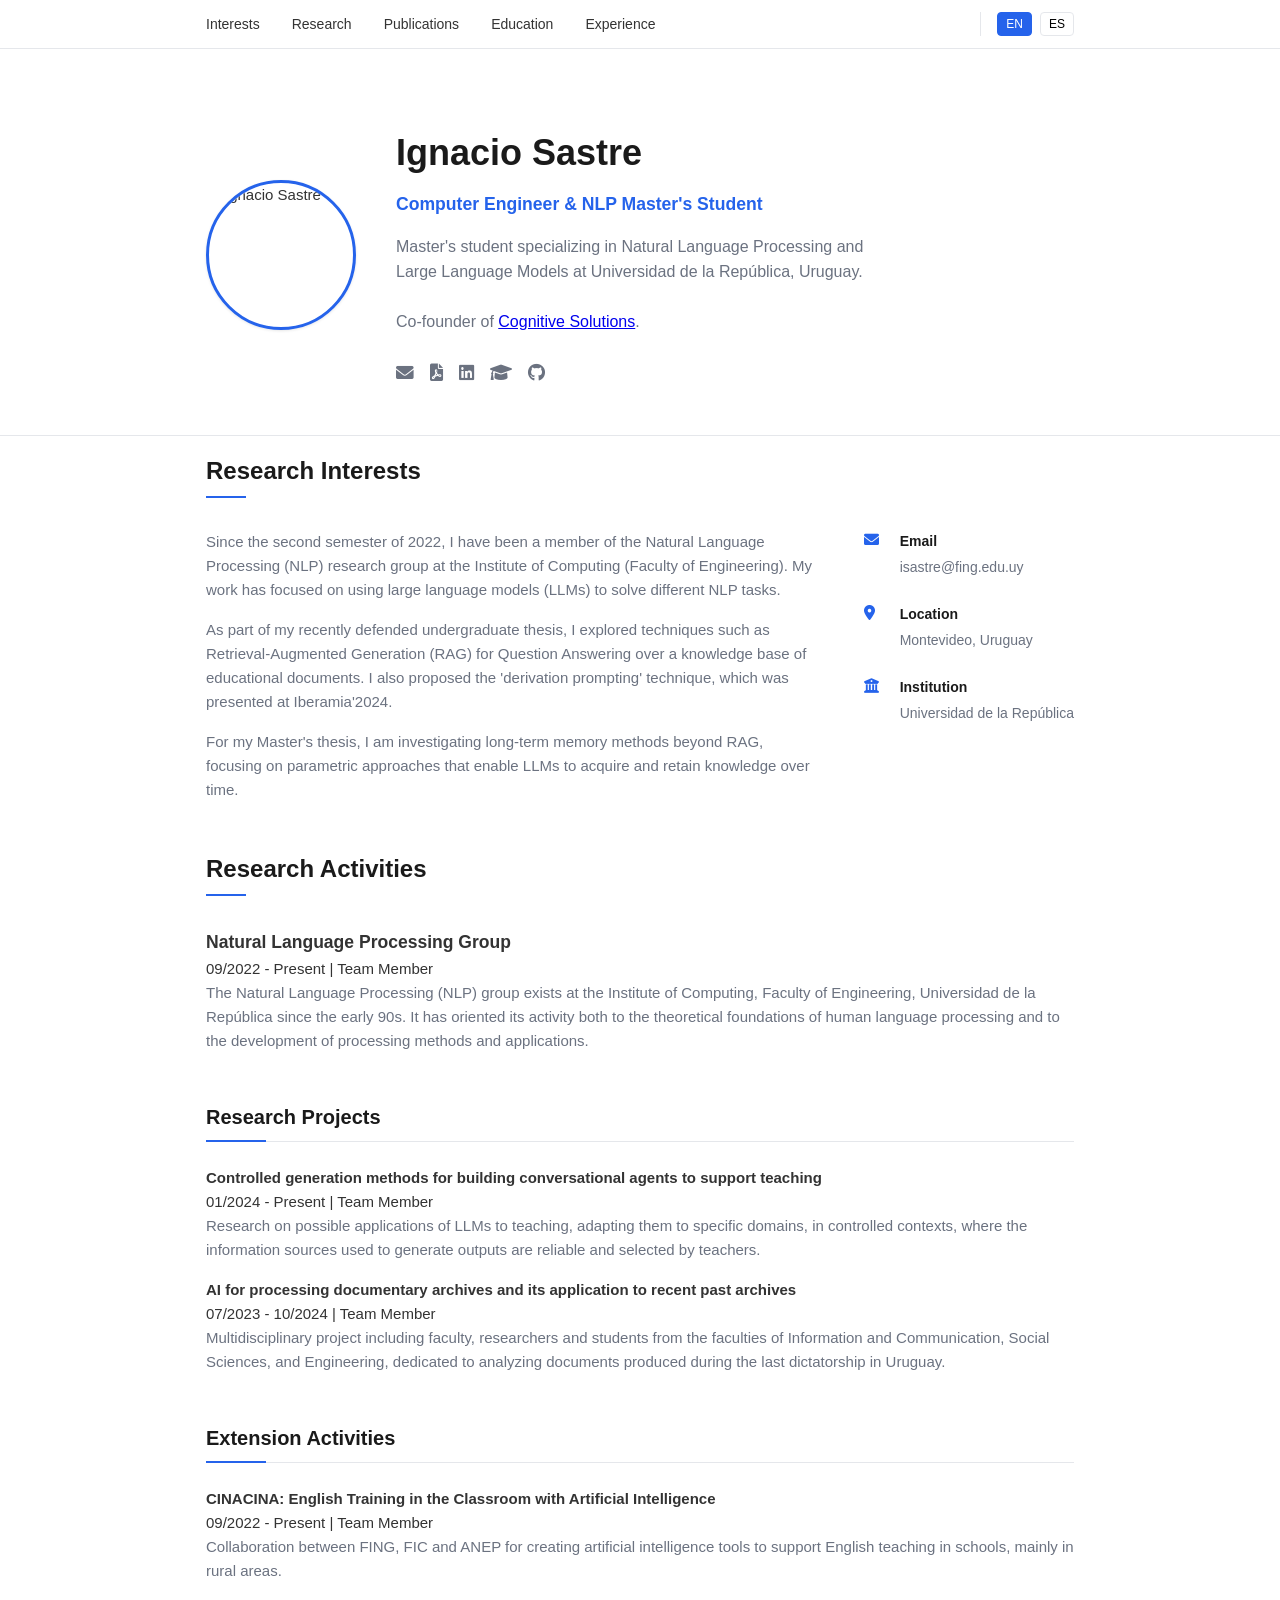
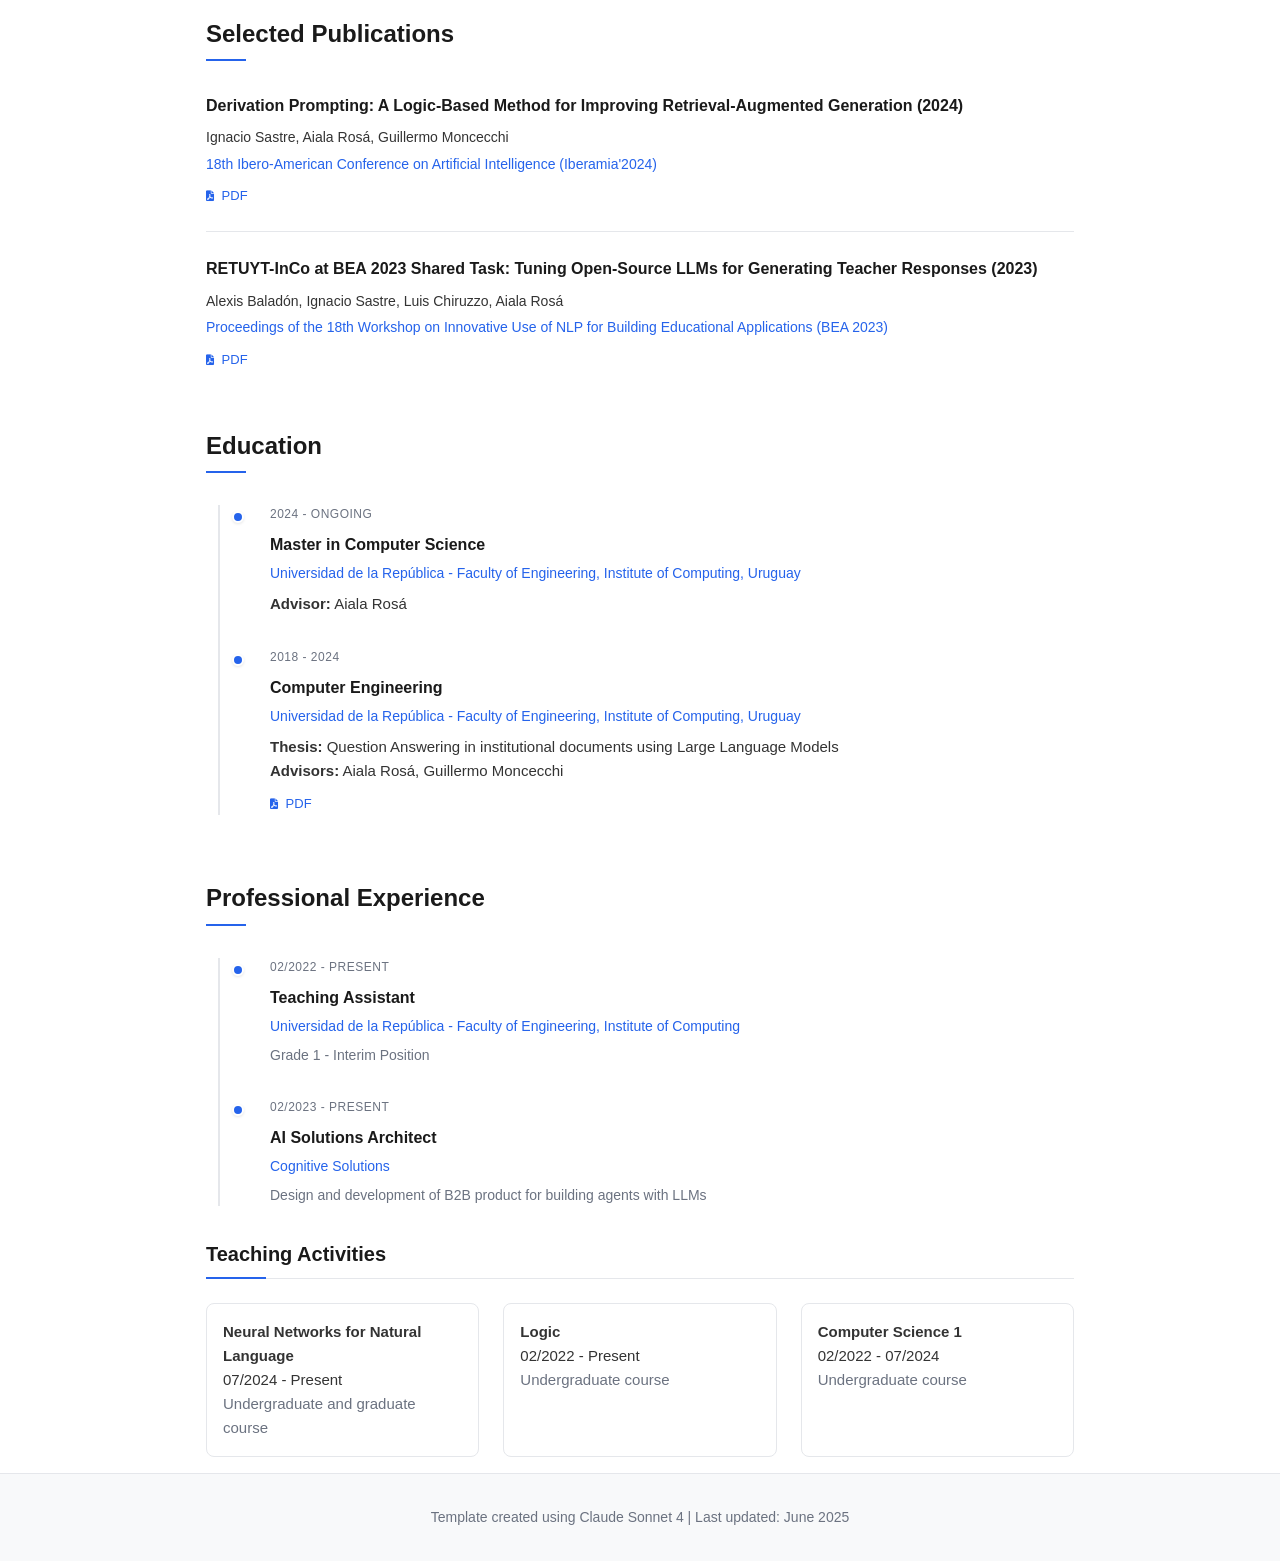
==== index.html @ 004f78b4 "First commit" ====
<!DOCTYPE html>
<html lang="en">
<head>
    <meta charset="UTF-8">
    <meta name="viewport" content="width=device-width, initial-scale=1.0">
    <title>Ignacio Sastre - Academic Portfolio</title>
    <link href="https://cdnjs.cloudflare.com/ajax/libs/font-awesome/6.0.0/css/all.min.css" rel="stylesheet">
    <link href="styles.css" rel="stylesheet">
</head>
<body>
    <!-- Navigation -->
    <nav class="navbar">
        <div class="nav-container">
            <div class="hamburger">
                <span></span>
                <span></span>
                <span></span>
            </div>
            
            <ul class="nav-menu">
                <li><a href="#about" class="nav-link" data-en="Interests" data-es="Intereses">Interests</a></li>
                <li><a href="#research" class="nav-link" data-en="Research" data-es="Investigación">Research</a></li>
                <li><a href="#publications" class="nav-link" data-en="Publications" data-es="Publicaciones">Publications</a></li>
                <li><a href="#education" class="nav-link" data-en="Education" data-es="Educación">Education</a></li>
                <li><a href="#experience" class="nav-link" data-en="Experience" data-es="Experiencia">Experience</a></li>
            </ul>
            
            <div class="lang-switcher">
                <button class="lang-btn active" id="lang-en">EN</button>
                <button class="lang-btn" id="lang-es">ES</button>
            </div>
        </div>
    </nav>

    <main>
        <!-- Hero Section - Academic Style -->
        <section class="hero">
            <div class="hero-content">
                <img src="https://cvuy.uy/usuario/foto/id/cad3b46494acf5abecf45db2a72d67d0/tipo/cv/" alt="Ignacio Sastre" class="hero-photo">
                <div class="hero-info">
                    <h1 data-en="Ignacio Sastre" data-es="Ignacio Sastre">Ignacio Sastre</h1>
                    <p class="subtitle" data-en="Computer Engineer & NLP Master's Student" data-es="Ingeniero en Computación y Estudiante de Maestría en PLN">Computer Engineer & NLP Master's Student</p>
                    <p class="description" data-en="Master's student specializing in Natural Language Processing and Large Language Models at Universidad de la República, Uruguay." data-es="Estudiante de maestría especializado en Procesamiento de Lenguaje Natural y Grandes Modelos de Lenguaje en la Universidad de la República, Uruguay.">Master's student specializing in Natural Language Processing and Large Language Models at Universidad de la República, Uruguay.</p>
                    <p class="description">
                        <span data-en="Co-founder of " data-es="Cofundador de ">Co-founder of </span>
                        <a href="https://cogsol.ai" target="_blank" data-en="Cognitive Solutions" data-es="Cognitive Solutions">Cognitive Solutions</a>.
                    </p>
                    <div class="hero-links">
                        <a href="mailto:isastre@fing.edu.uy" title="Email">
                            <i class="fas fa-envelope"></i>
                        </a>
                        <a href="https://export.cvuy.uy/cv/?cad3b46494acf5abecf45db2a72d67d0" target="_blank" title="Download CV">
                            <i class="fas fa-file-pdf"></i>
                        </a>
                        <a href="https://www.linkedin.com/in/ignacio-sastre-217677252/" target="_blank" title="LinkedIn">
                            <i class="fab fa-linkedin"></i>
                        </a>
                        <a href="https://scholar.google.com/citations?user=vgxHD68AAAAJ" target="_blank" title="Google Scholar">
                            <i class="fas fa-graduation-cap"></i>
                        </a>
                        <a href="https://github.com/nsuruguay05/" target="_blank" title="GitHub">
                            <i class="fa-brands fa-github"></i>
                        </a>
                    </div>
                </div>
            </div>
        </section>

        <!-- About Section -->
        <section id="about" class="section">
            <h2 class="section-title" data-en="Research Interests" data-es="Intereses de Investigación">Research Interests</h2>
            <div class="about-grid">
                <div class="about-text" id="about-text">
                    <!-- Content loaded dynamically -->
                </div>
                <div class="about-stats">
                    <div class="contact-info">
                        <div class="contact-item">
                            <i class="fas fa-envelope"></i>
                            <div>
                                <h4 data-en="Email" data-es="Correo Electrónico">Email</h4>
                                <p>isastre@fing.edu.uy</p>
                            </div>
                        </div>
                        <div class="contact-item">
                            <i class="fas fa-map-marker-alt"></i>
                            <div>
                                <h4 data-en="Location" data-es="Ubicación">Location</h4>
                                <p data-en="Montevideo, Uruguay" data-es="Montevideo, Uruguay">Montevideo, Uruguay</p>
                            </div>
                        </div>
                        <div class="contact-item">
                            <i class="fas fa-university"></i>
                            <div>
                                <h4 data-en="Institution" data-es="Institución">Institution</h4>
                                <p data-en="Universidad de la República" data-es="Universidad de la República">Universidad de la República</p>
                            </div>
                        </div>
                    </div>
                </div>
            </div>
        </section>

        <!-- Research Section -->
        <section id="research" class="section">
            <h2 class="section-title" data-en="Research Activities" data-es="Actividades de Investigación">Research Activities</h2>
            
            <div class="research-subsection">
                <div id="research-lines">
                    <!-- Content loaded dynamically -->
                </div>
            </div>
            
            <div class="research-subsection">
                <div id="research-projects">
                    <!-- Content loaded dynamically -->
                </div>
            </div>
            
            <div class="research-subsection">
                <div id="research-extension">
                    <!-- Content loaded dynamically -->
                </div>
            </div>
        </section>

        <!-- Publications Section -->
        <section id="publications" class="section">
            <h2 class="section-title" data-en="Selected Publications" data-es="Publicaciones Seleccionadas">Selected Publications</h2>
            <div id="publications-list">
                <!-- Content loaded dynamically -->
            </div>
        </section>

        <!-- Education Section -->
        <section id="education" class="section">
            <h2 class="section-title" data-en="Education" data-es="Educación">Education</h2>
            <div class="timeline" id="education-timeline">
                <!-- Content loaded dynamically -->
            </div>
        </section>

        <!-- Experience Section -->
        <section id="experience" class="section">
            <h2 class="section-title" data-en="Professional Experience" data-es="Experiencia Profesional">Professional Experience</h2>
            <div class="timeline" id="experience-timeline">
                <!-- Content loaded dynamically -->
            </div>
            
            <div class="research-subsection">
                <h3 class="subsection-title" data-en="Teaching Activities" data-es="Actividades Docentes">Teaching Activities</h3>
                <div class="grid grid-3" id="teaching-grid">
                    <!-- Content loaded dynamically -->
                </div>
            </div>
        </section>
    </main>

    <!-- Footer -->
    <footer class="footer">
        <p data-en="Template created using Claude Sonnet 4 | Last updated: June 2025" data-es="Template creado usando Claude Sonnet 4 | Actualizado por última vez: Junio 2025">Template created using Claude Sonnet 4 | Last updated: June 2025</p>
    </footer>

    <script src="script.js"></script>
</body>
---- styles.css ----
:root {
    --primary: #1a1a1a;
    --secondary: #666;
    --accent: #2563eb;
    --light-gray: #f8f9fa;
    --border: #e5e7eb;
    --text: #333;
    --text-light: #6b7280;
    --bg: #ffffff;
    --shadow: 0 1px 3px rgba(0,0,0,0.1);
    --radius: 8px;
    --font-sans: -apple-system, BlinkMacSystemFont, 'Segoe UI', Roboto, sans-serif;
    --font-mono: 'SF Mono', Monaco, Consolas, monospace;
    --max-width: 900px;
    --spacing: 1.5rem;
}

* {
    margin: 0;
    padding: 0;
    box-sizing: border-box;
}

body {
    font-family: var(--font-sans);
    line-height: 1.6;
    color: var(--text);
    background: var(--bg);
    font-size: 15px;
}

/* Navigation */
.navbar {
    position: fixed;
    top: 0;
    width: 100%;
    background: rgba(255, 255, 255, 0.95);
    backdrop-filter: blur(10px);
    border-bottom: 1px solid var(--border);
    z-index: 1000;
    padding: 0.75rem 0;
}

.nav-container {
    max-width: var(--max-width);
    margin: 0 auto;
    padding: 0 1rem;
    display: flex;
    justify-content: space-between;
    align-items: center;
}

.nav-menu {
    display: flex;
    list-style: none;
    gap: 2rem;
    align-items: center;
}

.nav-link {
    text-decoration: none;
    color: var(--text);
    font-weight: 500;
    font-size: 14px;
    transition: color 0.2s;
    position: relative;
}

.nav-link:hover,
.nav-link.active {
    color: var(--accent);
}

.nav-link.active::after {
    content: '';
    position: absolute;
    bottom: -8px;
    left: 0;
    right: 0;
    height: 2px;
    background: var(--accent);
    border-radius: 1px;
}

.lang-switcher {
    display: flex;
    gap: 0.5rem;
    border-left: 1px solid var(--border);
    padding-left: 1rem;
}

.lang-btn {
    padding: 0.25rem 0.5rem;
    border: 1px solid var(--border);
    background: none;
    cursor: pointer;
    border-radius: 4px;
    font-size: 12px;
    font-weight: 500;
    transition: all 0.2s;
}

.lang-btn.active {
    background: var(--accent);
    color: white;
    border-color: var(--accent);
}

.hamburger {
    display: none;
    flex-direction: column;
    cursor: pointer;
    gap: 3px;
}

.hamburger span {
    width: 20px;
    height: 2px;
    background: var(--text);
    transition: 0.3s;
}

/* Main Content */
main {
    margin-top: 60px;
}

.section {
    padding: 1rem 0;
    max-width: var(--max-width);
    margin: 0 auto;
    padding-left: 1rem;
    padding-right: 1rem;
}

.section-title {
    font-size: 1.5rem;
    font-weight: 600;
    margin-bottom: 2rem;
    color: var(--primary);
    position: relative;
    padding-bottom: 0.5rem;
}

.section-title::after {
    content: '';
    position: absolute;
    bottom: 0;
    left: 0;
    width: 40px;
    height: 2px;
    background: var(--accent);
}

/* Hero Section - Academic Style */
.hero {
    padding: 4rem 0 3rem;
    background: white;
    border-bottom: 1px solid var(--border);
}

.hero-content {
    max-width: var(--max-width);
    margin: 0 auto;
    padding: 0 1rem;
    display: grid;
    grid-template-columns: auto 1fr;
    gap: 2.5rem;
    align-items: center;
}

.hero-photo {
    width: 150px;
    height: 150px;
    border-radius: 50%;
    object-fit: cover;
    border: 3px solid var(--accent);
    box-shadow: var(--shadow);
}

.hero-info h1 {
    font-size: 2.25rem;
    font-weight: 700;
    margin-bottom: 0.5rem;
    color: var(--primary);
}

.hero-info .subtitle {
    font-size: 1.1rem;
    color: var(--accent);
    font-weight: 600;
    margin-bottom: 1rem;
}

.hero-info .description {
    font-size: 1rem;
    color: var(--text-light);
    line-height: 1.6;
    margin-bottom: 1.5rem;
    max-width: 500px;
}

.hero-links {
    display: flex;
    gap: 1rem;
    align-items: center;
}

.hero-links a {
    color: var(--text-light);
    text-decoration: none;
    font-size: 1.1rem;
    transition: color 0.2s;
}

.hero-links a:hover {
    color: var(--accent);
}

.btn {
    padding: 0.75rem 1.5rem;
    border-radius: var(--radius);
    text-decoration: none;
    font-weight: 500;
    font-size: 14px;
    transition: all 0.2s;
    border: 1px solid transparent;
    display: inline-flex;
    align-items: center;
    gap: 0.5rem;
}

.btn-primary {
    background: var(--accent);
    color: white;
}

.btn-primary:hover {
    background: #1d4ed8;
    transform: translateY(-1px);
}

.btn-secondary {
    background: white;
    color: var(--text);
    border-color: var(--border);
}

.btn-secondary:hover {
    border-color: var(--accent);
    color: var(--accent);
}

/* About Section */
.about-grid {
    display: grid;
    grid-template-columns: 1fr auto;
    gap: 3rem;
    align-items: start;
}

.about-text p {
    margin-bottom: 1rem;
    color: var(--text-light);
}

.stat-item {
    text-align: center;
    padding: 1rem;
    background: var(--light-gray);
    border-radius: var(--radius);
    border: 1px solid var(--border);
}

.stat-number {
    font-size: 1.5rem;
    font-weight: 700;
    color: var(--accent);
}

.stat-label {
    font-size: 12px;
    color: var(--text-light);
    text-transform: uppercase;
    letter-spacing: 0.5px;
    margin-top: 0.25rem;
}

/* Timeline */
.timeline {
    position: relative;
    padding-left: 2rem;
}

.timeline::before {
    content: '';
    position: absolute;
    left: 0.75rem;
    top: 0;
    bottom: 0;
    width: 2px;
    background: var(--border);
}

.timeline-item {
    position: relative;
    margin-bottom: 2rem;
    padding-left: 2rem;
}

.timeline-item::before {
    content: '';
    position: absolute;
    left: -0.375rem;
    top: 0.375rem;
    width: 8px;
    height: 8px;
    background: var(--accent);
    border-radius: 50%;
    border: 2px solid white;
    box-shadow: var(--shadow);
}

.timeline-date {
    font-size: 12px;
    color: var(--text-light);
    font-weight: 500;
    text-transform: uppercase;
    letter-spacing: 0.5px;
    margin-bottom: 0.5rem;
}

.timeline-content h3 {
    font-size: 1rem;
    font-weight: 600;
    margin-bottom: 0.25rem;
    color: var(--primary);
}

.institution {
    font-size: 14px;
    color: var(--accent);
    font-weight: 500;
    margin-bottom: 0.5rem;
}

.description {
    font-size: 14px;
    color: var(--text-light);
    line-height: 1.5;
}

/* Grid Layouts */
.grid {
    display: grid;
    gap: 1.5rem;
}

.grid-2 {
    grid-template-columns: repeat(auto-fit, minmax(300px, 1fr));
}

.grid-3 {
    grid-template-columns: repeat(auto-fit, minmax(250px, 1fr));
}

/* Cards */
.card {
    background: white;
    border: 1px solid var(--border);
    border-radius: var(--radius);
    padding: 1.5rem;
    transition: all 0.2s;
}

.card:hover {
    border-color: var(--accent);
    box-shadow: var(--shadow);
}

.card h3, .card h4 {
    font-size: 1rem;
    font-weight: 600;
    margin-bottom: 0.75rem;
    color: var(--primary);
}

.card p {
    font-size: 14px;
    color: var(--text-light);
    line-height: 1.5;
}

/* Research Section Improvements */
.research-subsection {
    margin-bottom: 3rem;
}

.research-subsection:last-child {
    margin-bottom: 0;
}

.project-item {
    margin-bottom: 1rem;
}

.subsection-title {
    font-size: 1.25rem;
    font-weight: 600;
    margin-bottom: 1.5rem;
    color: var(--primary);
    position: relative;
    padding-bottom: 0.5rem;
    border-bottom: 1px solid var(--border);
}

.subsection-title::before {
    content: '';
    position: absolute;
    bottom: -1px;
    left: 0;
    width: 60px;
    height: 2px;
    background: var(--accent);
}

.subsection-text {
    color: var(--text-light);
}

/* Publications */
.publication-item {
    padding: 1.5rem 0;
    border-bottom: 1px solid var(--border);
}

.publication-item:first-child {
    padding-top: 0;
}

.publication-item:last-child {
    border-bottom: none;
}

.publication-item h3 {
    font-size: 1rem;
    font-weight: 600;
    margin-bottom: 0.5rem;
    color: var(--primary);
}

.authors {
    font-size: 14px;
    margin-bottom: 0.25rem;
}

.venue {
    font-size: 14px;
    color: var(--accent);
    font-weight: 500;
    margin-bottom: 0.5rem;
}

.keywords {
    margin-top: 0.75rem;
    display: flex;
    flex-wrap: wrap;
    gap: 0.5rem;
}

.keyword {
    font-size: 11px;
    padding: 0.25rem 0.5rem;
    background: var(--light-gray);
    color: var(--text-light);
    border-radius: 12px;
    border: 1px solid var(--border);
    text-transform: uppercase;
    letter-spacing: 0.25px;
}

/* Publication and Education Links */
.publication-links {
    margin-top: 0.5rem;
}

.pub-link {
    color: var(--accent);
    text-decoration: none;
    font-size: 13px;
    font-weight: 500;
    transition: color 0.2s ease;
}

.pub-link:hover {
    color: #1d4ed8;
    text-decoration: underline;
}

.pub-link i {
    font-size: 11px;
    margin-right: 0.25rem;
}

.teaching-item {
    border: 0.5px solid var(--border);
    border-radius: var(--radius);
    padding: 1rem;
}

/* Contact */
.contact-grid {
    display: grid;
    grid-template-columns: 1fr 1fr;
    gap: 3rem;
}

.contact-info {
    display: flex;
    flex-direction: column;
    gap: 1.5rem;
}

.contact-item {
    display: flex;
    align-items: flex-start;
    gap: 1rem;
}

.contact-item i {
    width: 20px;
    color: var(--accent);
    margin-top: 0.125rem;
}

.contact-item div h4 {
    font-size: 14px;
    font-weight: 600;
    margin-bottom: 0.25rem;
    color: var(--primary);
}

.contact-item div p {
    font-size: 14px;
    color: var(--text-light);
}

.contact-form {
    display: flex;
    flex-direction: column;
    gap: 1rem;
}

.form-group {
    display: flex;
    flex-direction: column;
    gap: 0.5rem;
}

.form-group label {
    font-size: 14px;
    font-weight: 500;
    color: var(--text);
}

.form-group input,
.form-group textarea {
    padding: 0.75rem;
    border: 1px solid var(--border);
    border-radius: var(--radius);
    font-family: inherit;
    font-size: 14px;
    transition: border-color 0.2s;
}

.form-group input:focus,
.form-group textarea:focus {
    outline: none;
    border-color: var(--accent);
}

.form-group textarea {
    resize: vertical;
    min-height: 120px;
}

/* Footer */
.footer {
    background: var(--light-gray);
    border-top: 1px solid var(--border);
    padding: 2rem 0;
    text-align: center;
}

.footer p {
    font-size: 14px;
    color: var(--text-light);
}

/* Responsive Design */
@media (max-width: 768px) {
    .hamburger {
        display: flex;
    }

    .nav-menu {
        position: fixed;
        top: 60px;
        left: -100%;
        width: 100%;
        height: calc(100vh - 60px);
        background: white;
        flex-direction: column;
        justify-content: flex-start;
        align-items: center;
        padding-top: 2rem;
        transition: left 0.3s;
        box-shadow: var(--shadow);
    }

    .nav-menu.active {
        left: 0;
    }

    .hero-content {
        grid-template-columns: 1fr;
        text-align: center;
        gap: 2rem;
    }

    .hero-photo {
        justify-self: center;
        width: 120px;
        height: 120px;
    }    .hero-info h1 {
        font-size: 1.75rem;
    }

    .hero-links {
        justify-content: center;
    }

    .about-grid {
        grid-template-columns: 1fr;
        gap: 2rem;
    }

    .about-stats {
        flex-direction: row;
        justify-content: center;
    }

    .contact-grid {
        grid-template-columns: 1fr;
        gap: 2rem;
    }

    .section {
        padding: 2rem 0;
    }

    .timeline {
        padding-left: 1.5rem;
    }

    .timeline-item {
        padding-left: 1.5rem;
    }
}

@media (max-width: 480px) {
    .hero {
        padding: 3rem 0;
    }

    .section {
        padding-left: 0.75rem;
        padding-right: 0.75rem;
    }

    .nav-container {
        padding: 0 0.75rem;
    }

    .card {
        padding: 1rem;
    }

    .hero-photo {
        width: 100px;
        height: 100px;
    }

    .hero-info h1 {
        font-size: 1.5rem;
    }
}

/* Smooth scrolling */
html {
    scroll-behavior: smooth;
}

/* Focus styles */
*:focus {
    outline: none;
}

button:focus,
.btn:focus,
.lang-btn:focus,
input:focus,
textarea:focus {
    outline: none !important;
    box-shadow: none !important;
}

/* Print styles */
@media print {
    .navbar, .footer {
        display: none;
    }
    
    main {
        margin-top: 0;
    }
}
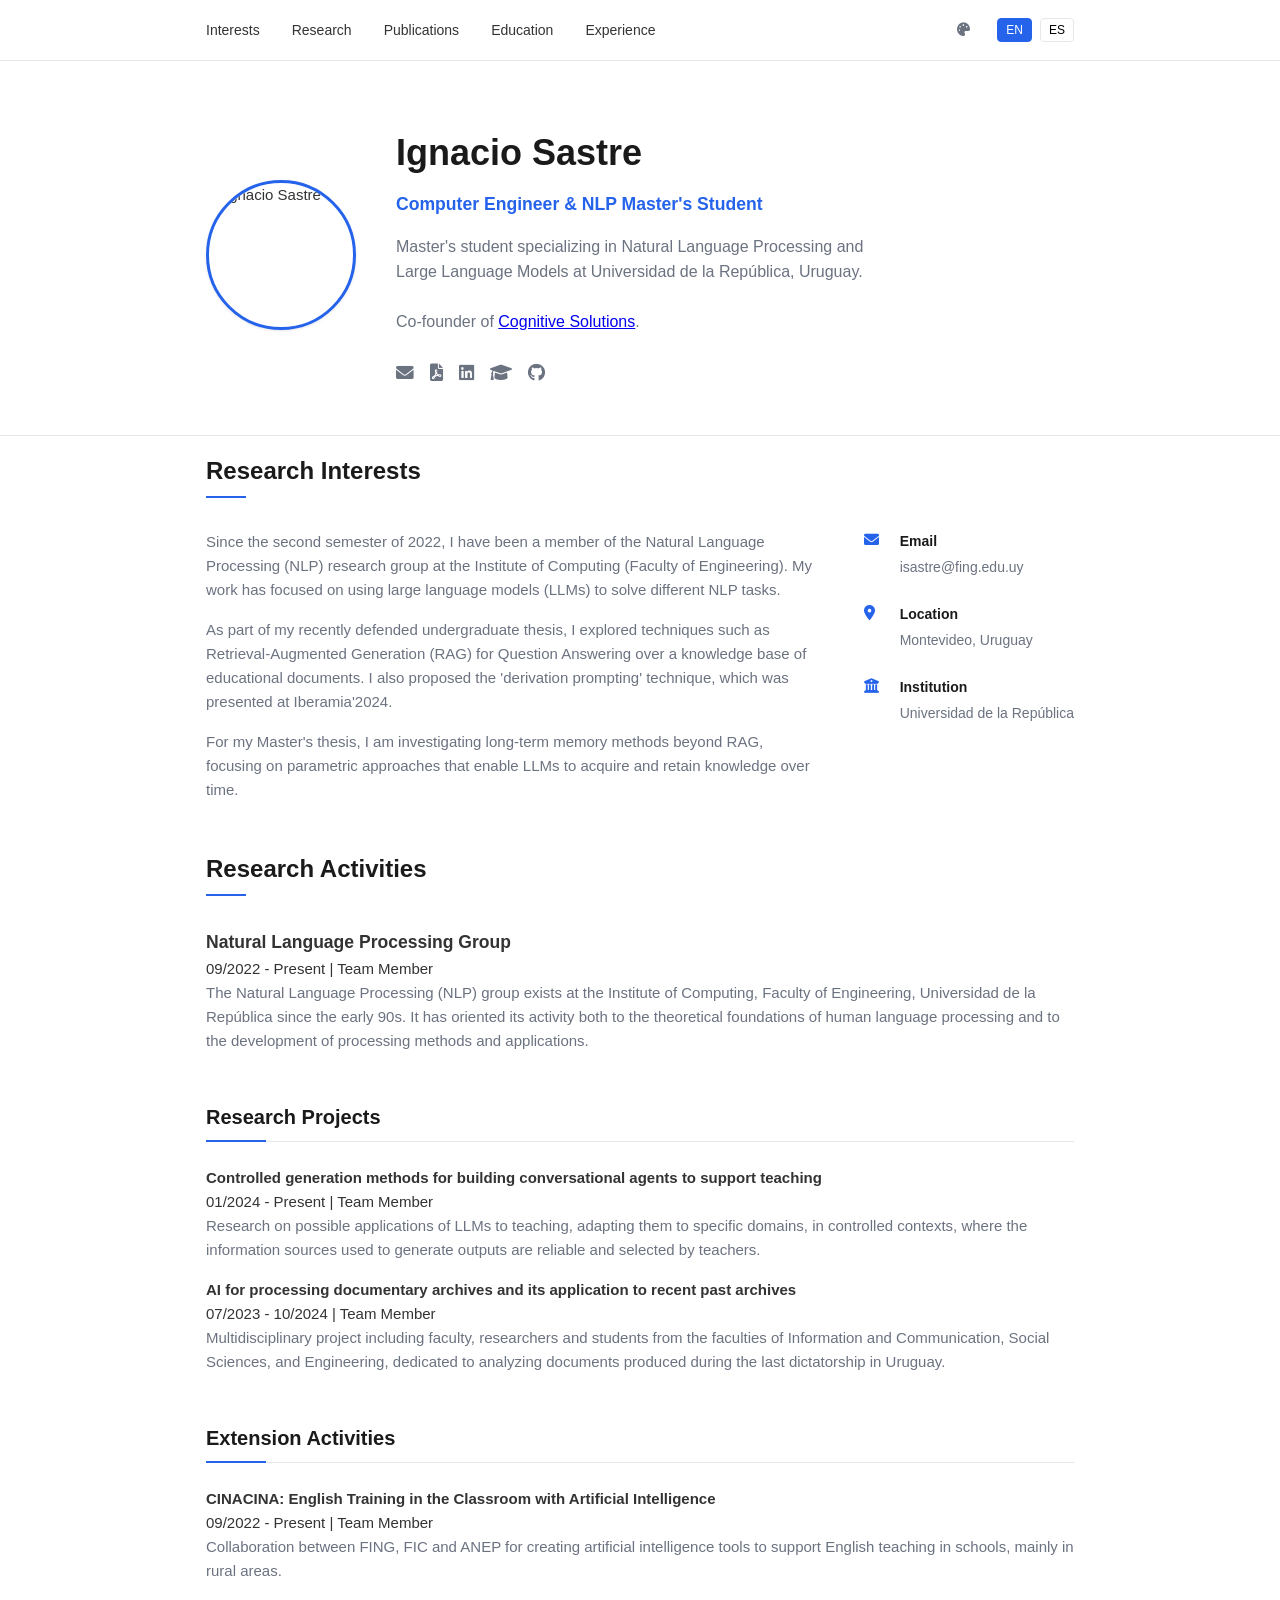
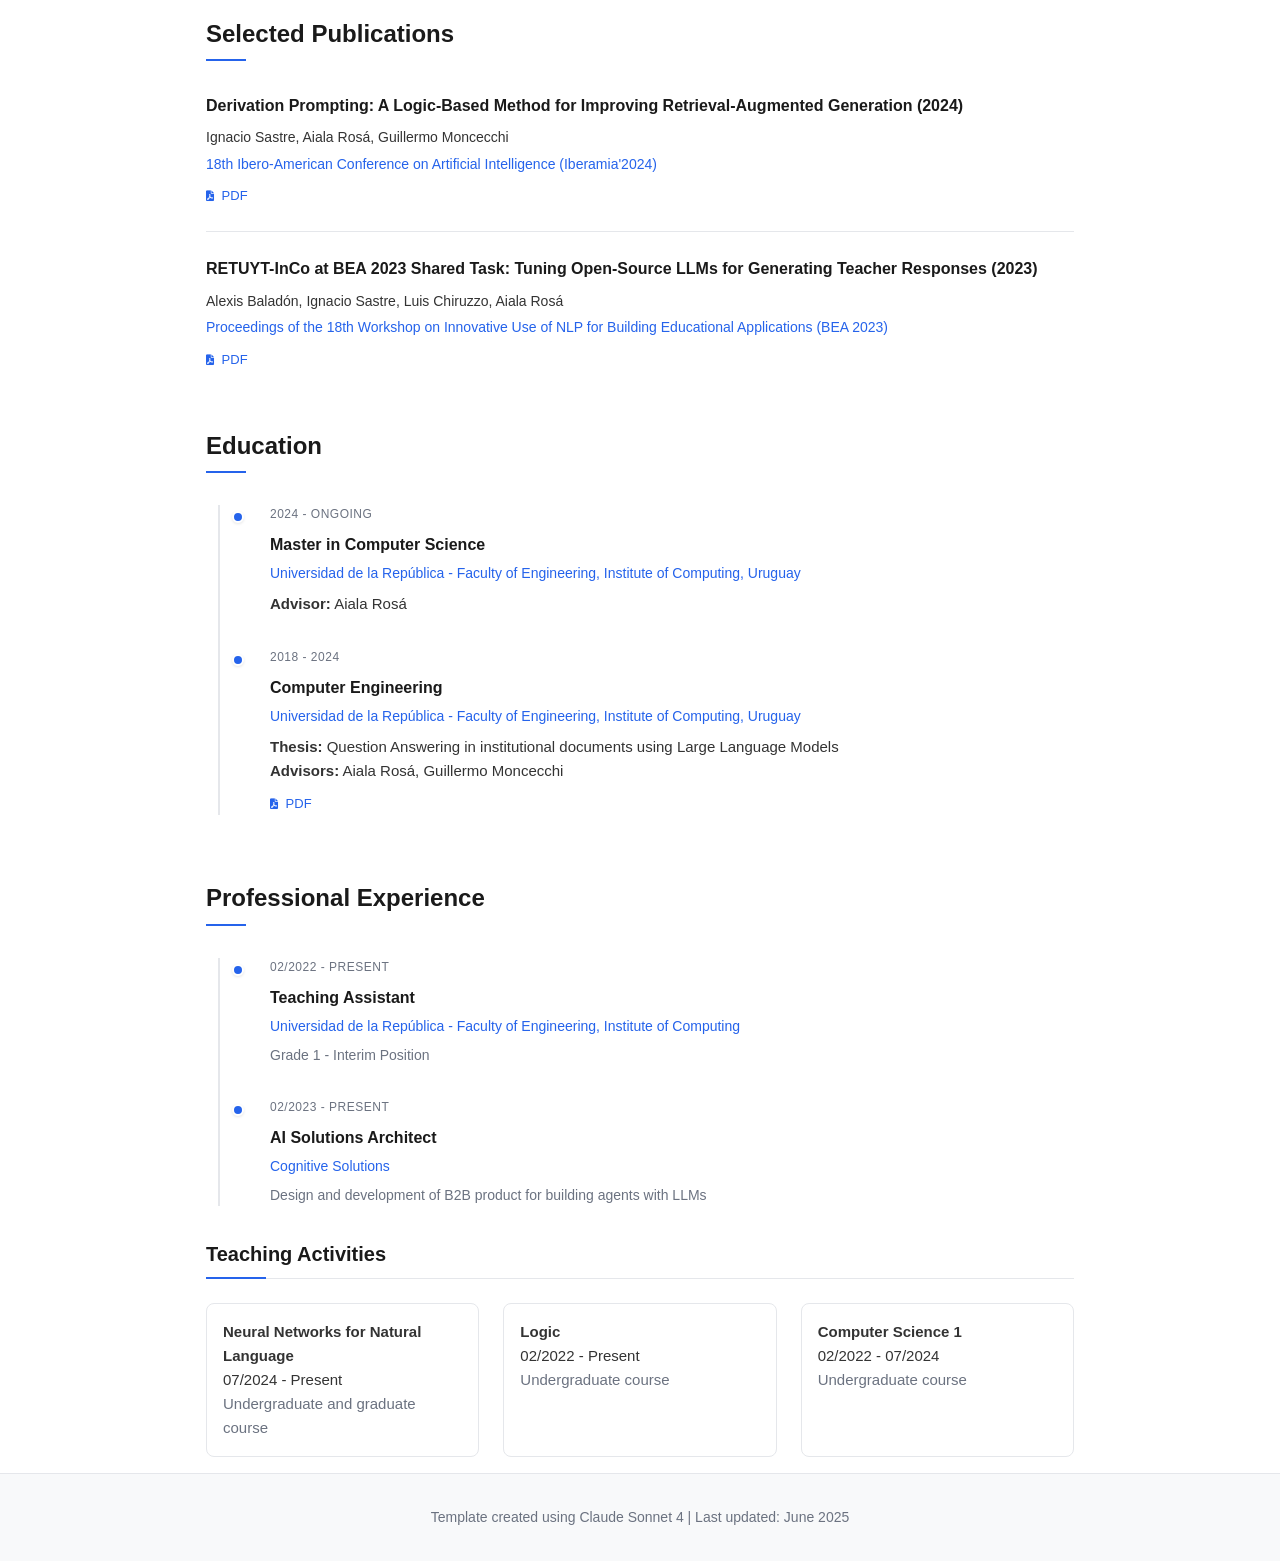
==== commit 71438872: "Add color picker" ====
--- a/index.html
+++ b/index.html
@@ -22,12 +22,19 @@
                 <li><a href="#research" class="nav-link" data-en="Research" data-es="Investigación">Research</a></li>
                 <li><a href="#publications" class="nav-link" data-en="Publications" data-es="Publicaciones">Publications</a></li>
                 <li><a href="#education" class="nav-link" data-en="Education" data-es="Educación">Education</a></li>
-                <li><a href="#experience" class="nav-link" data-en="Experience" data-es="Experiencia">Experience</a></li>
-            </ul>
+                <li><a href="#experience" class="nav-link" data-en="Experience" data-es="Experiencia">Experience</a></li>            </ul>
             
-            <div class="lang-switcher">
-                <button class="lang-btn active" id="lang-en">EN</button>
-                <button class="lang-btn" id="lang-es">ES</button>
+            <div class="nav-tools">
+                <div class="color-picker-container">
+                    <button class="color-picker-btn" id="color-picker-btn" title="Change theme color">
+                        <i class="fas fa-palette"></i>
+                    </button>
+                    <input type="color" id="color-picker" class="color-picker" value="#2563eb">
+                </div>
+                <div class="lang-switcher">
+                    <button class="lang-btn active" id="lang-en">EN</button>
+                    <button class="lang-btn" id="lang-es">ES</button>
+                </div>
             </div>
         </div>
     </nav>
--- a/styles.css
+++ b/styles.css
@@ -85,8 +85,6 @@
 .lang-switcher {
     display: flex;
     gap: 0.5rem;
-    border-left: 1px solid var(--border);
-    padding-left: 1rem;
 }
 
 .lang-btn {
@@ -595,6 +593,66 @@
 .footer p {
     font-size: 14px;
     color: var(--text-light);
+}
+
+/* Color Picker Styles */
+.nav-tools {
+    display: flex;
+    align-items: center;
+    gap: 1rem;
+}
+
+.color-picker-container {
+    position: relative;
+    display: flex;
+    align-items: center;
+}
+
+.color-picker-btn {
+    width: 36px;
+    height: 36px;
+    border: 0px;
+    background: var(--bg);
+    cursor: pointer;
+    display: flex;
+    align-items: center;
+    justify-content: center;
+    transition: all 0.2s ease;
+    color: var(--text-light);
+}
+
+.color-picker-btn:hover {
+    border-color: var(--accent);
+    background: var(--light-gray);
+    color: var(--accent);
+}
+
+.color-picker {
+    position: absolute;
+    top: 0;
+    left: 0;
+    width: 36px;
+    height: 36px;
+    opacity: 0;
+    cursor: pointer;
+    border: none;
+    border-radius: 6px;
+}
+
+.color-picker::-webkit-color-swatch-wrapper {
+    padding: 0;
+    border: none;
+    border-radius: 6px;
+}
+
+.color-picker::-webkit-color-swatch {
+    border: none;
+    border-radius: 6px;
+}
+
+.color-picker::-moz-color-swatch {
+    border: none;
+    border-radius: 6px;
 }
 
 /* Responsive Design */
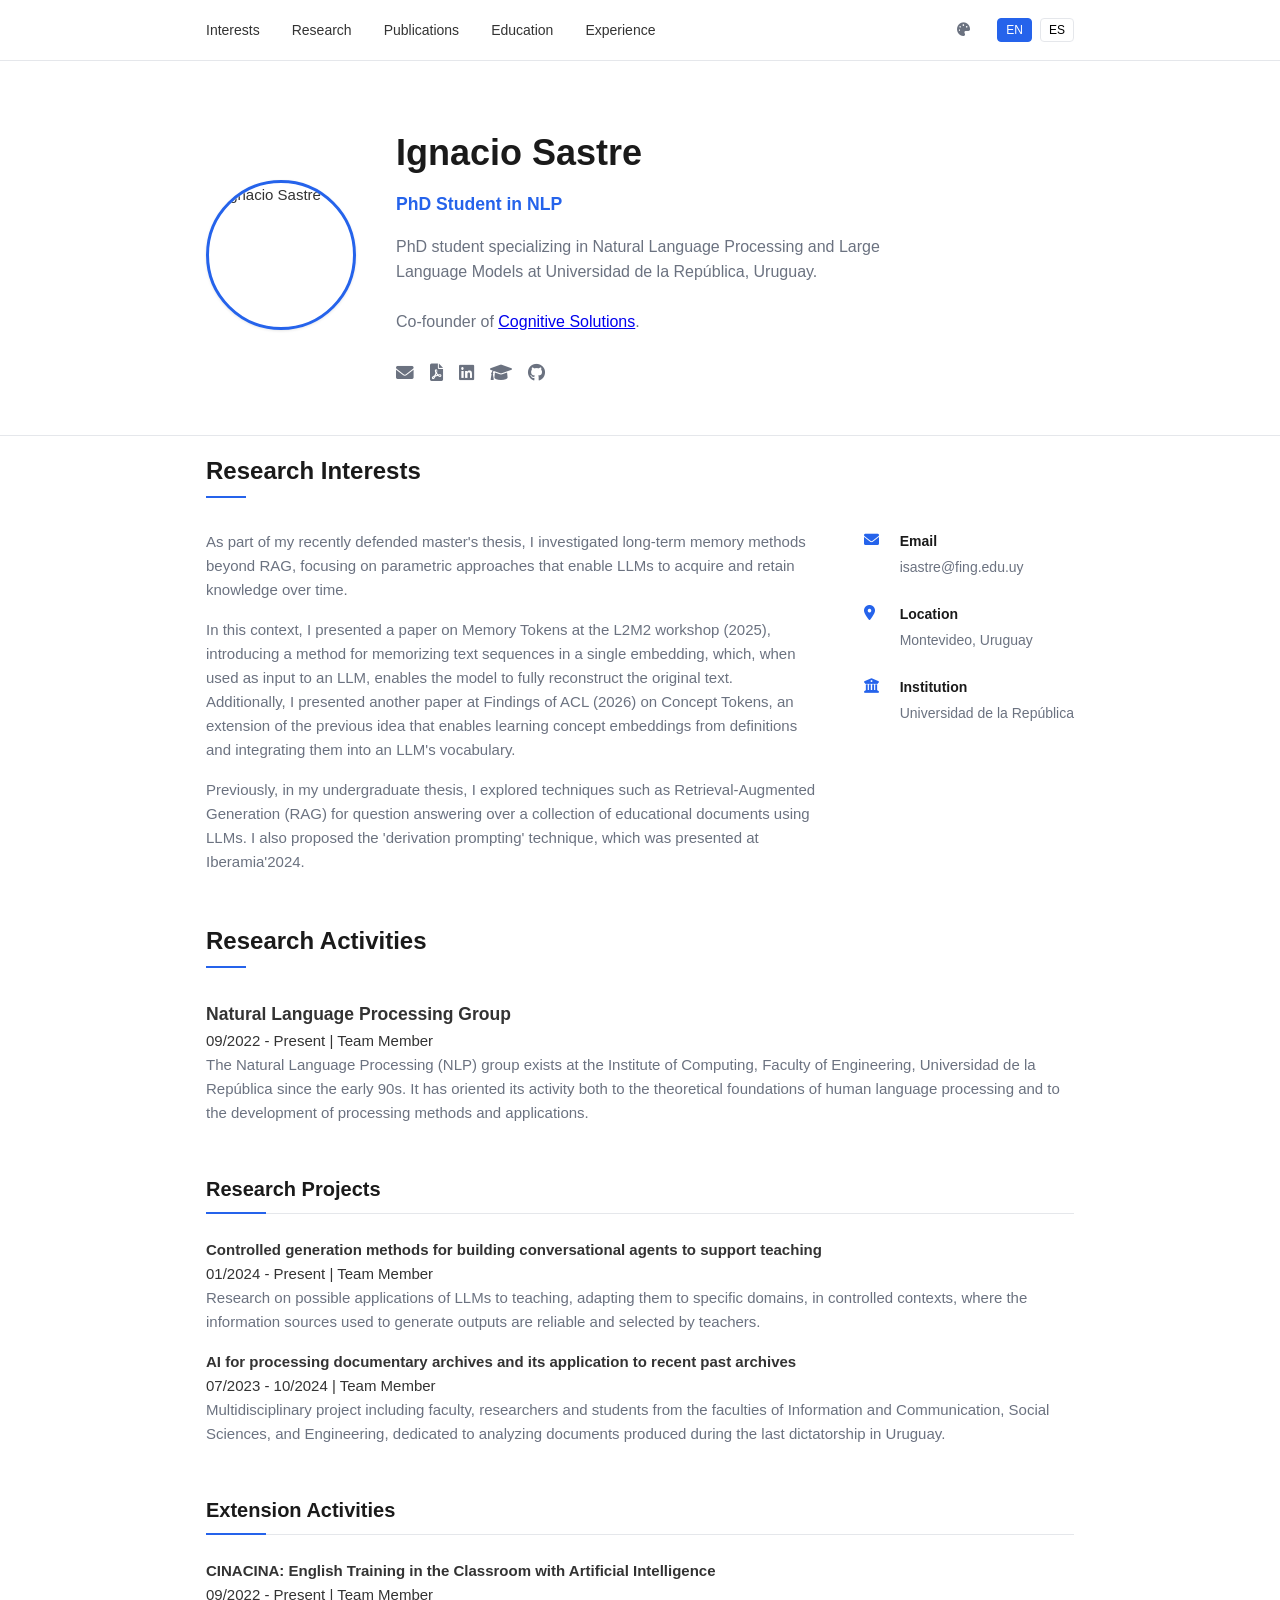
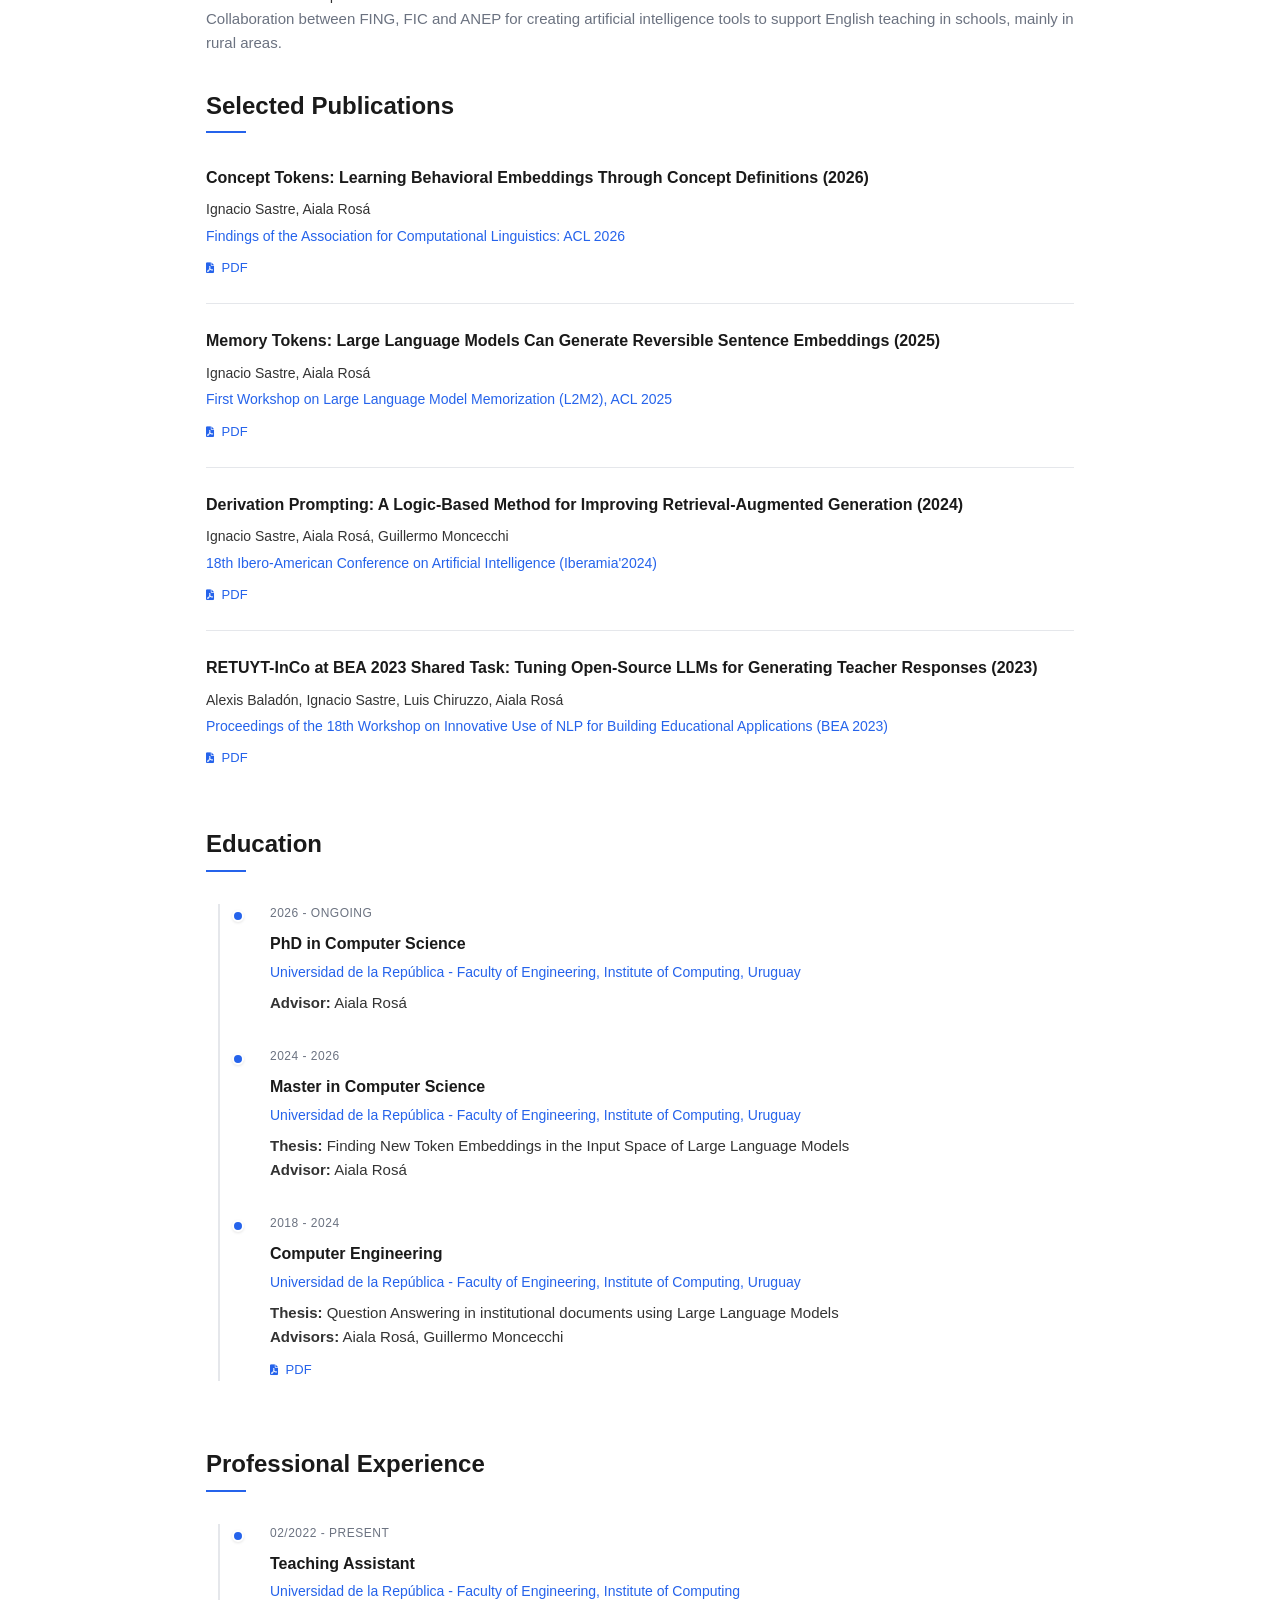
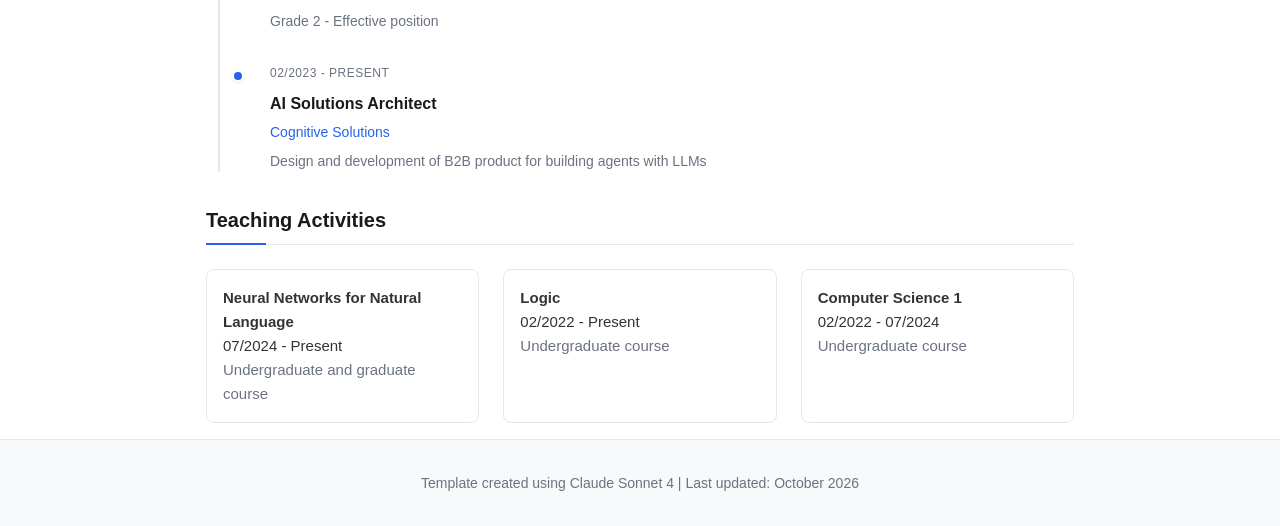
==== commit 8f1e04f9: "oct 2026 update" ====
--- a/index.html
+++ b/index.html
@@ -46,8 +46,8 @@
                 <img src="https://cvuy.uy/usuario/foto/id/cad3b46494acf5abecf45db2a72d67d0/tipo/cv/" alt="Ignacio Sastre" class="hero-photo">
                 <div class="hero-info">
                     <h1 data-en="Ignacio Sastre" data-es="Ignacio Sastre">Ignacio Sastre</h1>
-                    <p class="subtitle" data-en="Computer Engineer & NLP Master's Student" data-es="Ingeniero en Computación y Estudiante de Maestría en PLN">Computer Engineer & NLP Master's Student</p>
-                    <p class="description" data-en="Master's student specializing in Natural Language Processing and Large Language Models at Universidad de la República, Uruguay." data-es="Estudiante de maestría especializado en Procesamiento de Lenguaje Natural y Grandes Modelos de Lenguaje en la Universidad de la República, Uruguay.">Master's student specializing in Natural Language Processing and Large Language Models at Universidad de la República, Uruguay.</p>
+                    <p class="subtitle" data-en="PhD Student in NLP" data-es="Estudiante de Doctorado en PLN">PhD Student in NLP</p>
+                    <p class="description" data-en="PhD student specializing in Natural Language Processing and Large Language Models at Universidad de la República, Uruguay." data-es="Estudiante de doctorado especializado en Procesamiento de Lenguaje Natural y Grandes Modelos de Lenguaje en la Universidad de la República, Uruguay.">PhD student specializing in Natural Language Processing and Large Language Models at Universidad de la República, Uruguay.</p>
                     <p class="description">
                         <span data-en="Co-founder of " data-es="Cofundador de ">Co-founder of </span>
                         <a href="https://cogsol.ai" target="_blank" data-en="Cognitive Solutions" data-es="Cognitive Solutions">Cognitive Solutions</a>.
@@ -165,7 +165,7 @@
 
     <!-- Footer -->
     <footer class="footer">
-        <p data-en="Template created using Claude Sonnet 4 | Last updated: June 2025" data-es="Template creado usando Claude Sonnet 4 | Actualizado por última vez: Junio 2025">Template created using Claude Sonnet 4 | Last updated: June 2025</p>
+        <p data-en="Template created using Claude Sonnet 4 | Last updated: October 2026" data-es="Template creado usando Claude Sonnet 4 | Actualizado por última vez: Octubre 2026">Template created using Claude Sonnet 4 | Last updated: October 2026</p>
     </footer>
 
     <script src="script.js"></script>
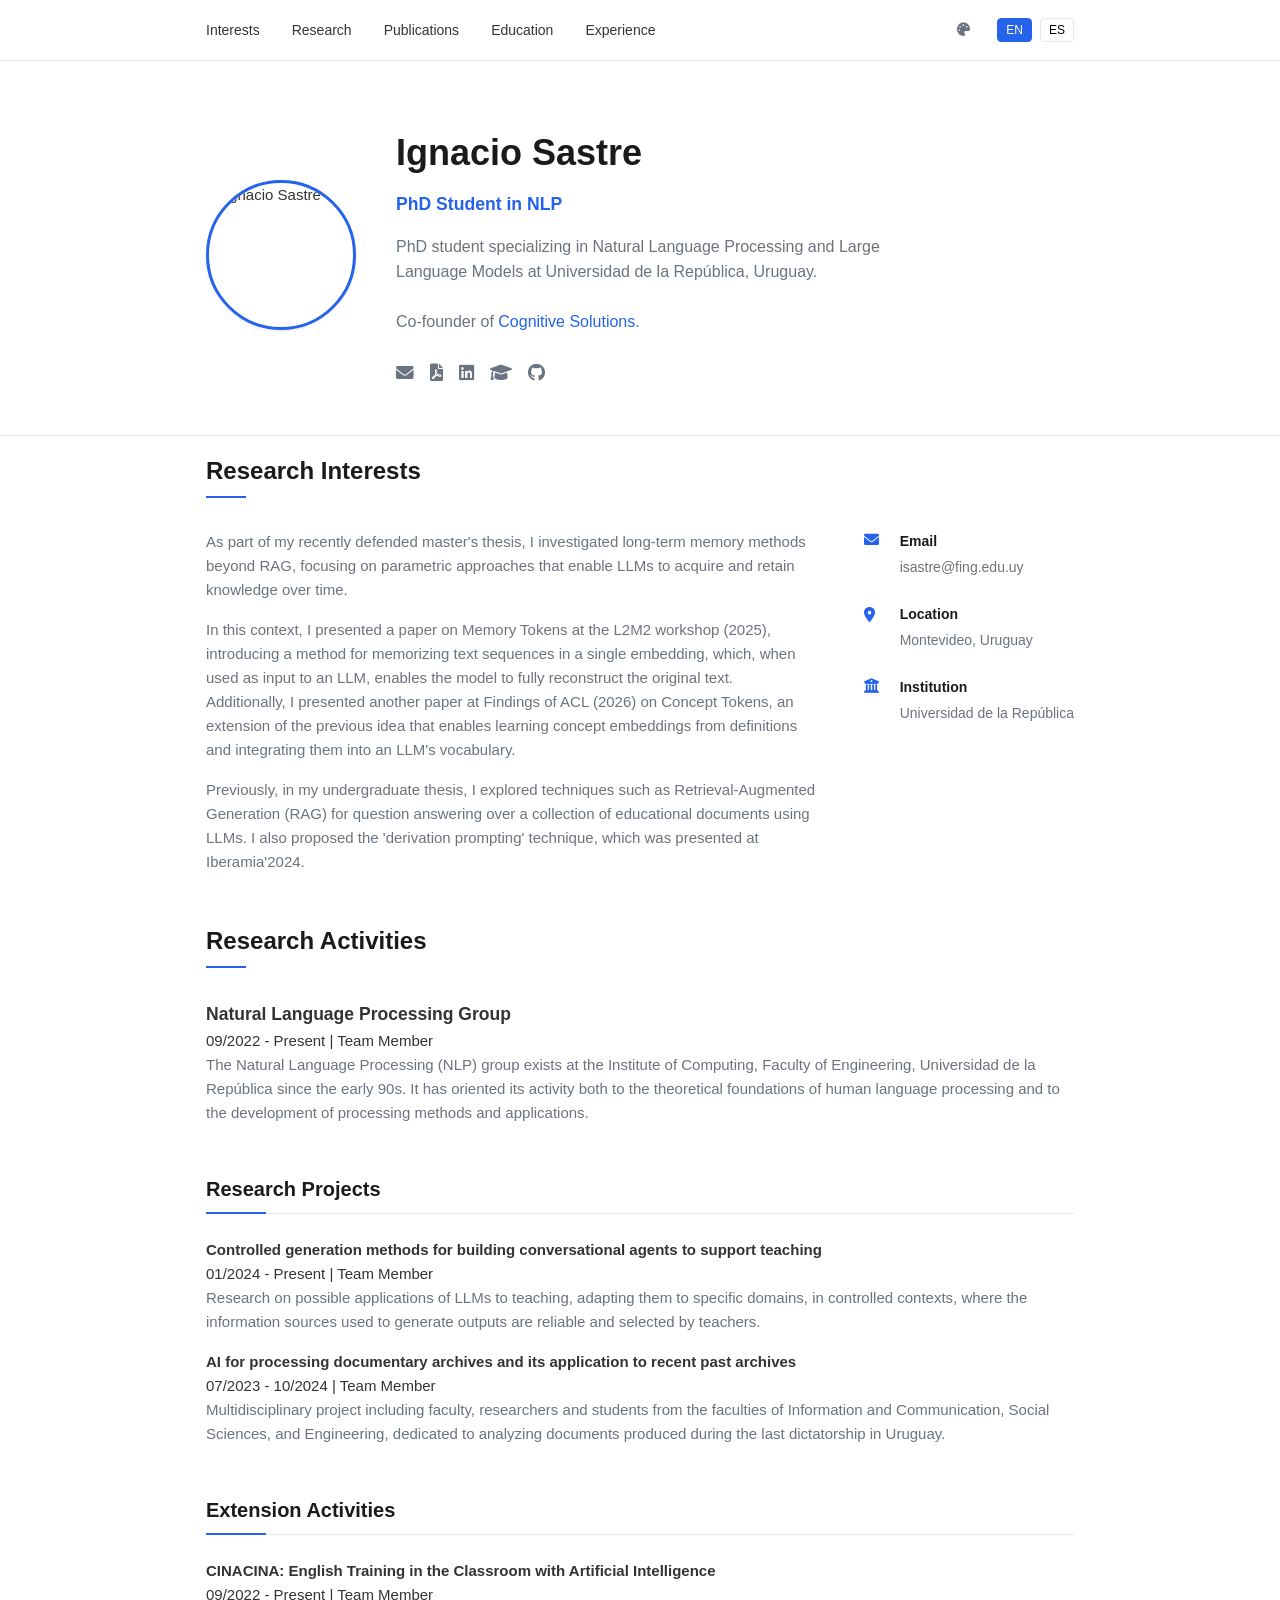
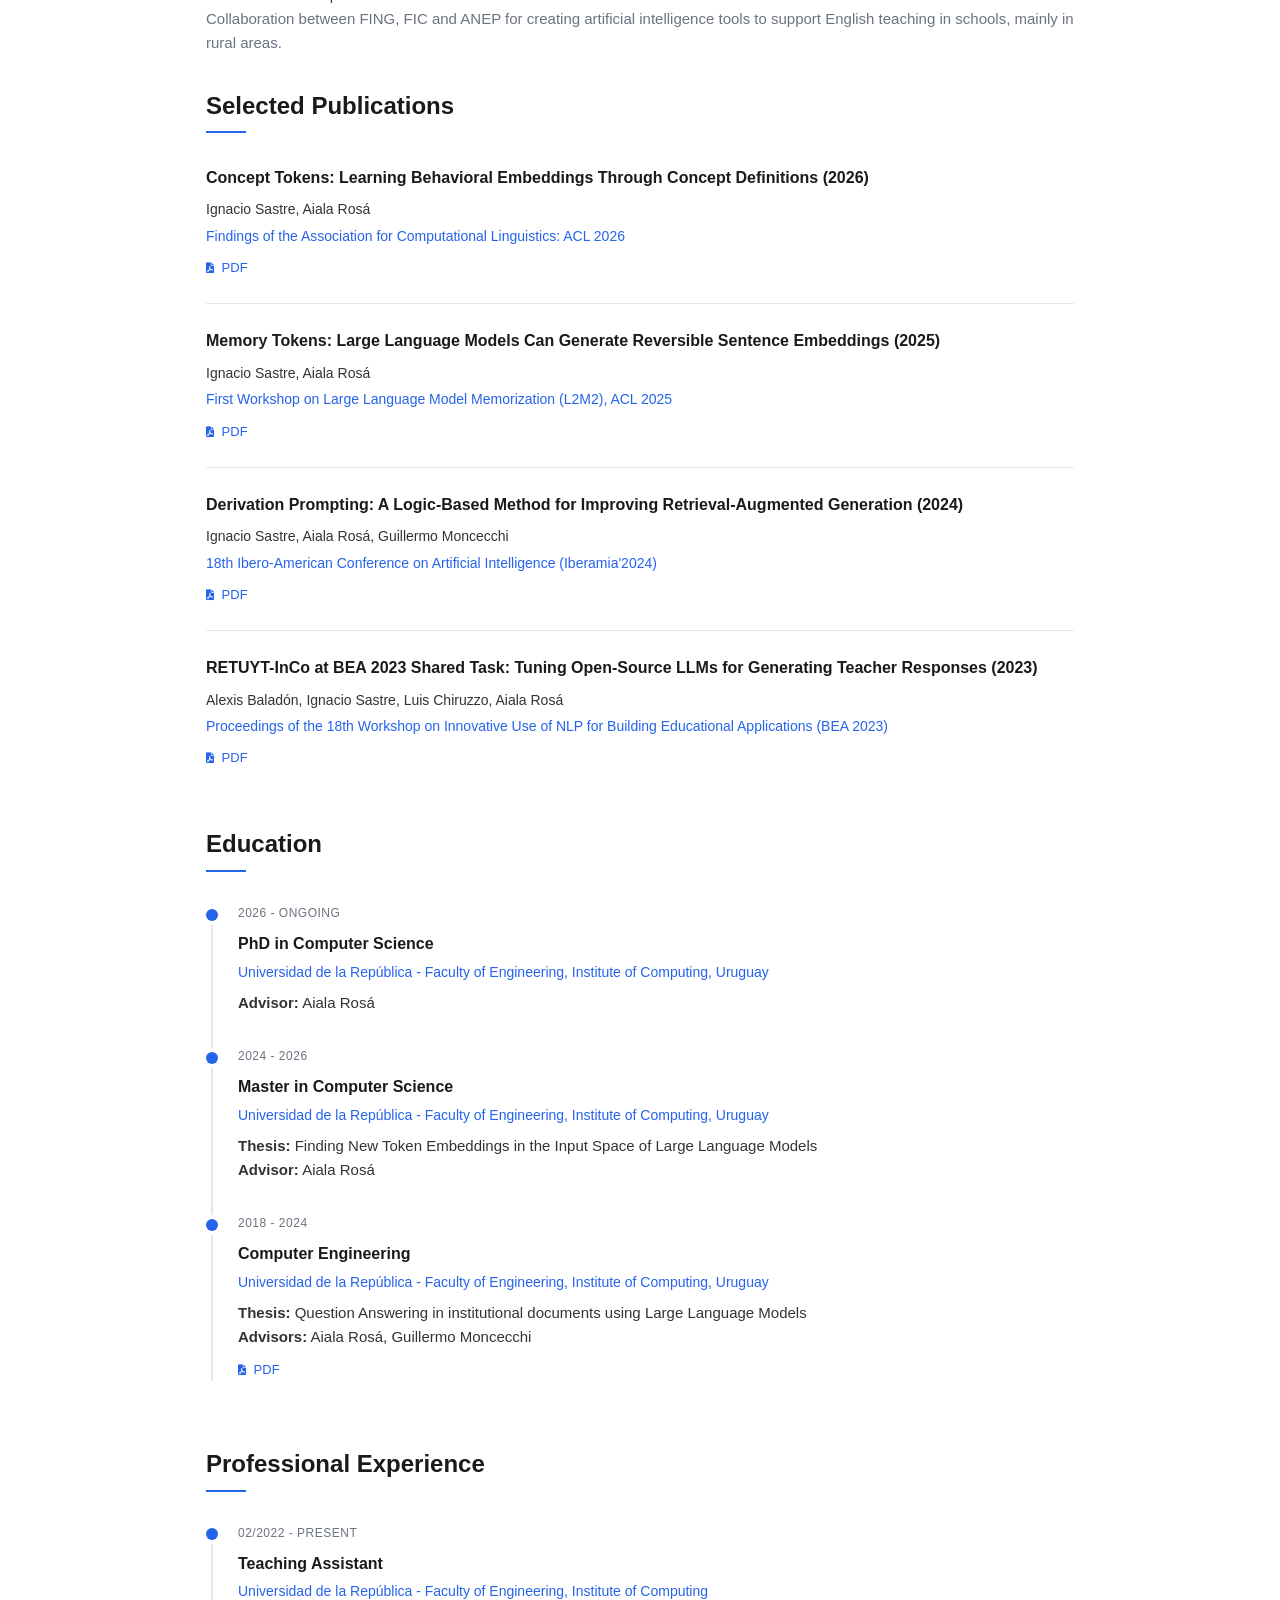
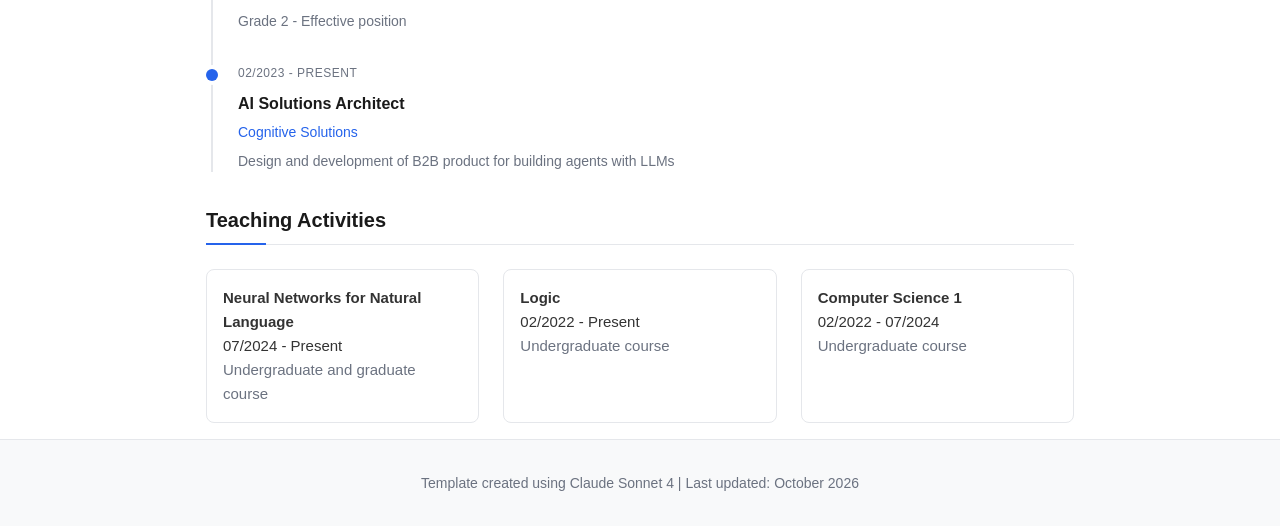
==== commit 7dc4cdd8: "minor fixes" ====
--- a/index.html
+++ b/index.html
@@ -90,7 +90,7 @@
                             </div>
                         </div>
                         <div class="contact-item">
-                            <i class="fas fa-map-marker-alt"></i>
+                            <a href="torre_austral/" class="landmark" title="34°54′25″S 56°12′40″O" tabindex="-1" aria-hidden="true" rel="nofollow"><i class="fas fa-map-marker-alt"></i></a>
                             <div>
                                 <h4 data-en="Location" data-es="Ubicación">Location</h4>
                                 <p data-en="Montevideo, Uruguay" data-es="Montevideo, Uruguay">Montevideo, Uruguay</p>
--- a/styles.css
+++ b/styles.css
@@ -198,6 +198,18 @@
     max-width: 500px;
 }
 
+.hero-info .description a {
+    color: var(--accent);
+    text-decoration: none;
+    font-weight: 500;
+    border-bottom: 1px solid transparent;
+    transition: border-color 0.2s;
+}
+
+.hero-info .description a:hover {
+    border-bottom-color: var(--accent);
+}
+
 .hero-links {
     display: flex;
     gap: 1rem;
@@ -208,11 +220,12 @@
     color: var(--text-light);
     text-decoration: none;
     font-size: 1.1rem;
-    transition: color 0.2s;
+    transition: color 0.2s, transform 0.2s;
 }
 
 .hero-links a:hover {
     color: var(--accent);
+    transform: translateY(-2px);
 }
 
 .btn {
@@ -287,13 +300,12 @@
 /* Timeline */
 .timeline {
     position: relative;
-    padding-left: 2rem;
 }
 
 .timeline::before {
     content: '';
     position: absolute;
-    left: 0.75rem;
+    left: 5px;
     top: 0;
     bottom: 0;
     width: 2px;
@@ -309,14 +321,13 @@
 .timeline-item::before {
     content: '';
     position: absolute;
-    left: -0.375rem;
-    top: 0.375rem;
-    width: 8px;
-    height: 8px;
+    left: 0;
+    top: 0.3rem;
+    width: 12px;
+    height: 12px;
     background: var(--accent);
     border-radius: 50%;
-    border: 2px solid white;
-    box-shadow: var(--shadow);
+    box-shadow: 0 0 0 4px var(--bg);
 }
 
 .timeline-date {
@@ -529,6 +540,19 @@
     width: 20px;
     color: var(--accent);
     margin-top: 0.125rem;
+}
+
+.contact-item .landmark {
+    color: inherit;
+    text-decoration: none;
+}
+
+.contact-item .landmark i {
+    transition: transform 0.4s ease;
+}
+
+.contact-item .landmark:hover i {
+    transform: translateY(-2px);
 }
 
 .contact-item div h4 {
@@ -717,10 +741,6 @@
         padding: 2rem 0;
     }
 
-    .timeline {
-        padding-left: 1.5rem;
-    }
-
     .timeline-item {
         padding-left: 1.5rem;
     }
@@ -764,13 +784,10 @@
     outline: none;
 }
 
-button:focus,
-.btn:focus,
-.lang-btn:focus,
-input:focus,
-textarea:focus {
-    outline: none !important;
-    box-shadow: none !important;
+*:focus-visible {
+    outline: 2px solid var(--accent);
+    outline-offset: 2px;
+    border-radius: 2px;
 }
 
 /* Print styles */
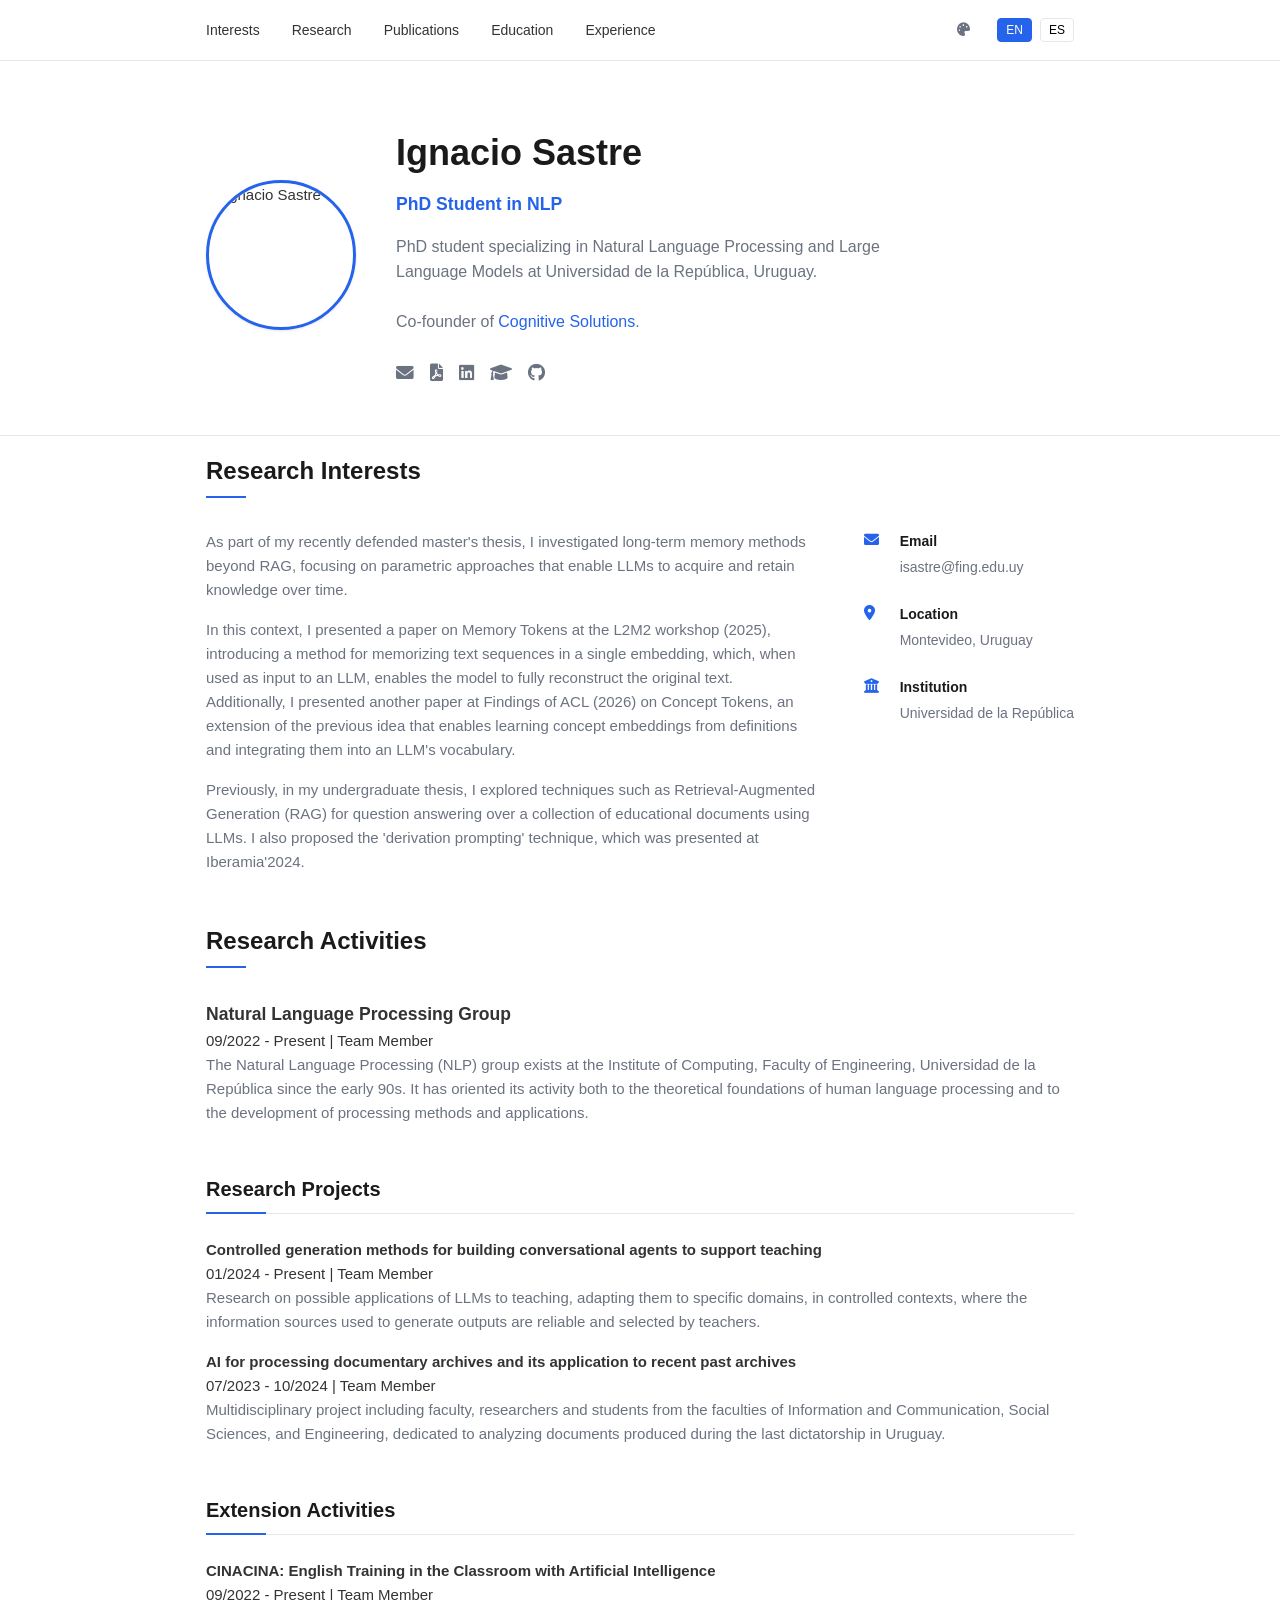
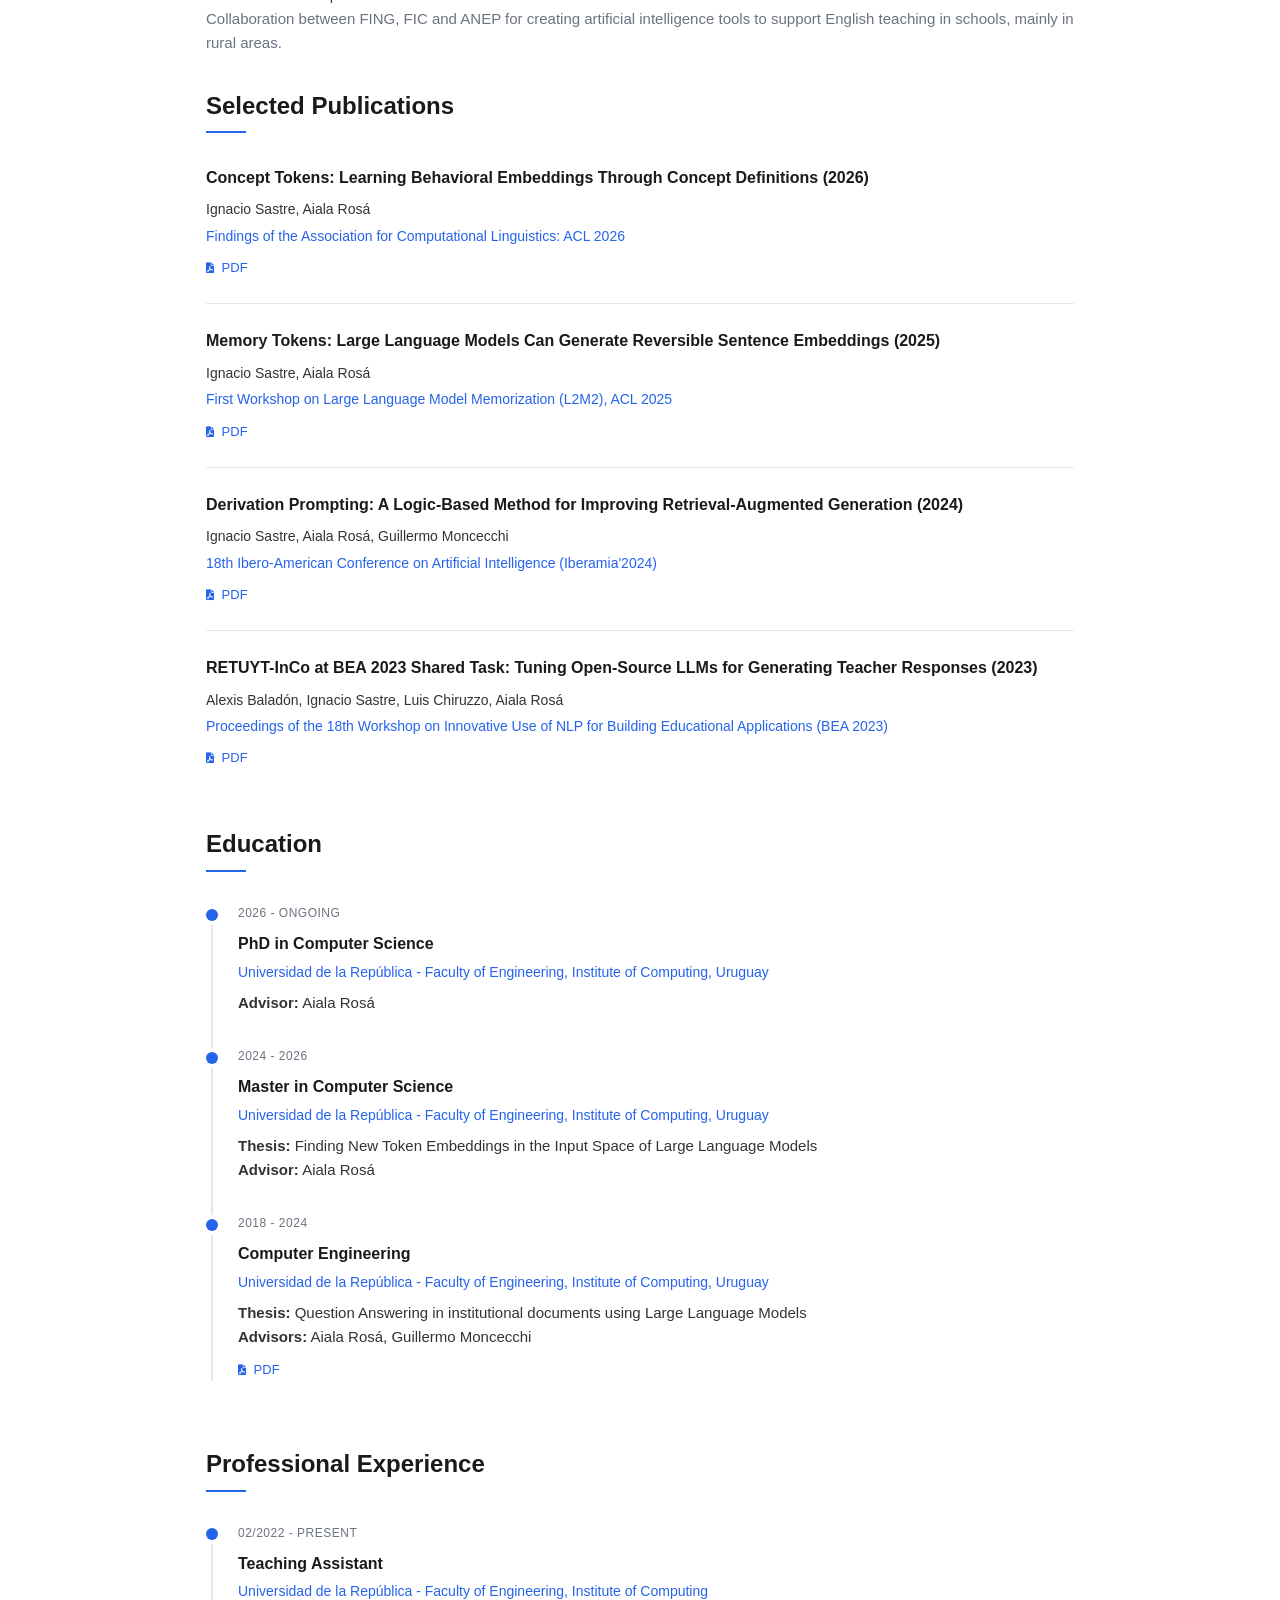
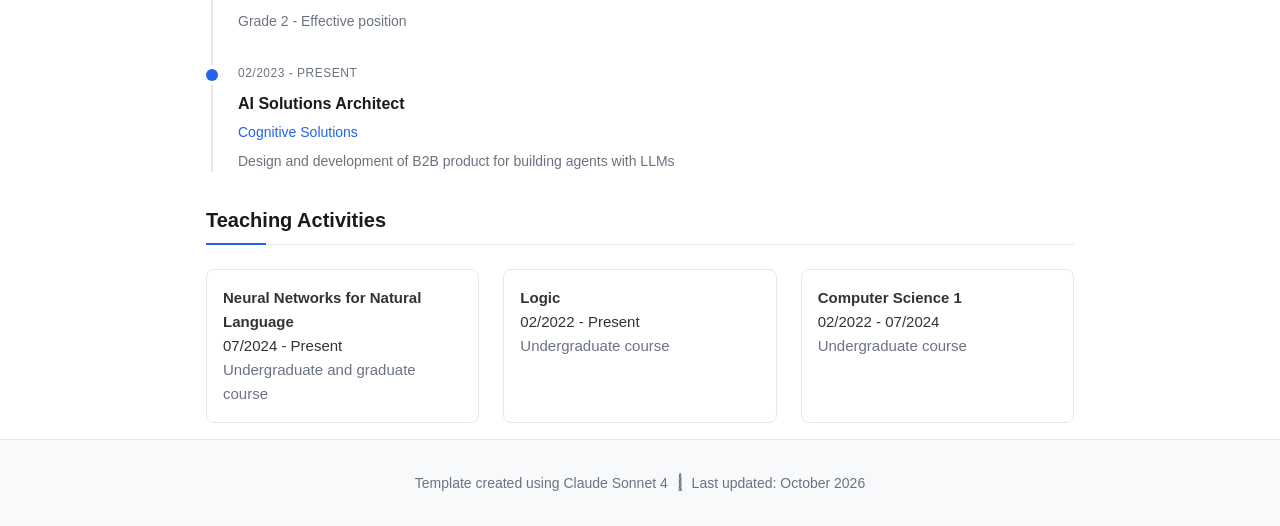
==== commit b442fce7: "easter egg" ====
--- a/index.html
+++ b/index.html
@@ -90,7 +90,7 @@
                             </div>
                         </div>
                         <div class="contact-item">
-                            <a href="torre_austral/" class="landmark" title="34°54′25″S 56°12′40″O" tabindex="-1" aria-hidden="true" rel="nofollow"><i class="fas fa-map-marker-alt"></i></a>
+                            <i class="fas fa-map-marker-alt"></i>
                             <div>
                                 <h4 data-en="Location" data-es="Ubicación">Location</h4>
                                 <p data-en="Montevideo, Uruguay" data-es="Montevideo, Uruguay">Montevideo, Uruguay</p>
@@ -165,7 +165,19 @@
 
     <!-- Footer -->
     <footer class="footer">
-        <p data-en="Template created using Claude Sonnet 4 | Last updated: October 2026" data-es="Template creado usando Claude Sonnet 4 | Actualizado por última vez: Octubre 2026">Template created using Claude Sonnet 4 | Last updated: October 2026</p>
+        <p>
+            <span data-en="Template created using Claude Sonnet 4" data-es="Template creado usando Claude Sonnet 4">Template created using Claude Sonnet 4</span>
+            <a href="torre_austral/" class="footer-mark" tabindex="-1" aria-hidden="true" rel="nofollow">
+                <svg viewBox="0 0 16 48" fill="currentColor">
+                    <rect x="5.9" y="0.4" width="4.2" height="2.4" rx="0.5"/>
+                    <rect x="4.3" y="2.7" width="7.4" height="1.4" rx="0.7"/>
+                    <path d="M5.1 4 C4.8 12 4.5 20 4.6 27 C4.7 34 4.8 38 4.4 41 C4.1 43 3.6 44 3.2 44.5 L12.8 44.5 C12.4 44 11.9 43 11.6 41 C11.2 38 11.3 34 11.4 27 C11.5 20 11.2 12 10.9 4 Z"/>
+                    <rect x="2" y="44.3" width="12" height="1.4" rx="0.7"/>
+                    <path class="tower-rib" d="M10.3 6.5 C10.3 11 5.4 14 5.4 18.5 M10.7 19.5 C10.7 24 5.3 27 5.3 31.5 M10.8 32 C10.8 36.5 5.2 38.5 5 43"/>
+                </svg>
+            </a>
+            <span data-en="Last updated: October 2026" data-es="Actualizado por última vez: Octubre 2026">Last updated: October 2026</span>
+        </p>
     </footer>
 
     <script src="script.js"></script>
--- a/styles.css
+++ b/styles.css
@@ -542,19 +542,6 @@
     margin-top: 0.125rem;
 }
 
-.contact-item .landmark {
-    color: inherit;
-    text-decoration: none;
-}
-
-.contact-item .landmark i {
-    transition: transform 0.4s ease;
-}
-
-.contact-item .landmark:hover i {
-    transform: translateY(-2px);
-}
-
 .contact-item div h4 {
     font-size: 14px;
     font-weight: 600;
@@ -617,6 +604,32 @@
 .footer p {
     font-size: 14px;
     color: var(--text-light);
+}
+
+.footer-mark {
+    display: inline-block;
+    margin: 0 0.35em;
+    color: inherit;
+    vertical-align: -0.3em;
+    transition: color 0.3s, transform 0.3s;
+}
+
+.footer-mark svg {
+    display: block;
+    height: 1.35em;
+    width: auto;
+}
+
+.footer-mark .tower-rib {
+    fill: none;
+    stroke: var(--light-gray);
+    stroke-width: 0.8;
+    stroke-linecap: round;
+}
+
+.footer-mark:hover {
+    color: var(--accent);
+    transform: translateY(-2px);
 }
 
 /* Color Picker Styles */
